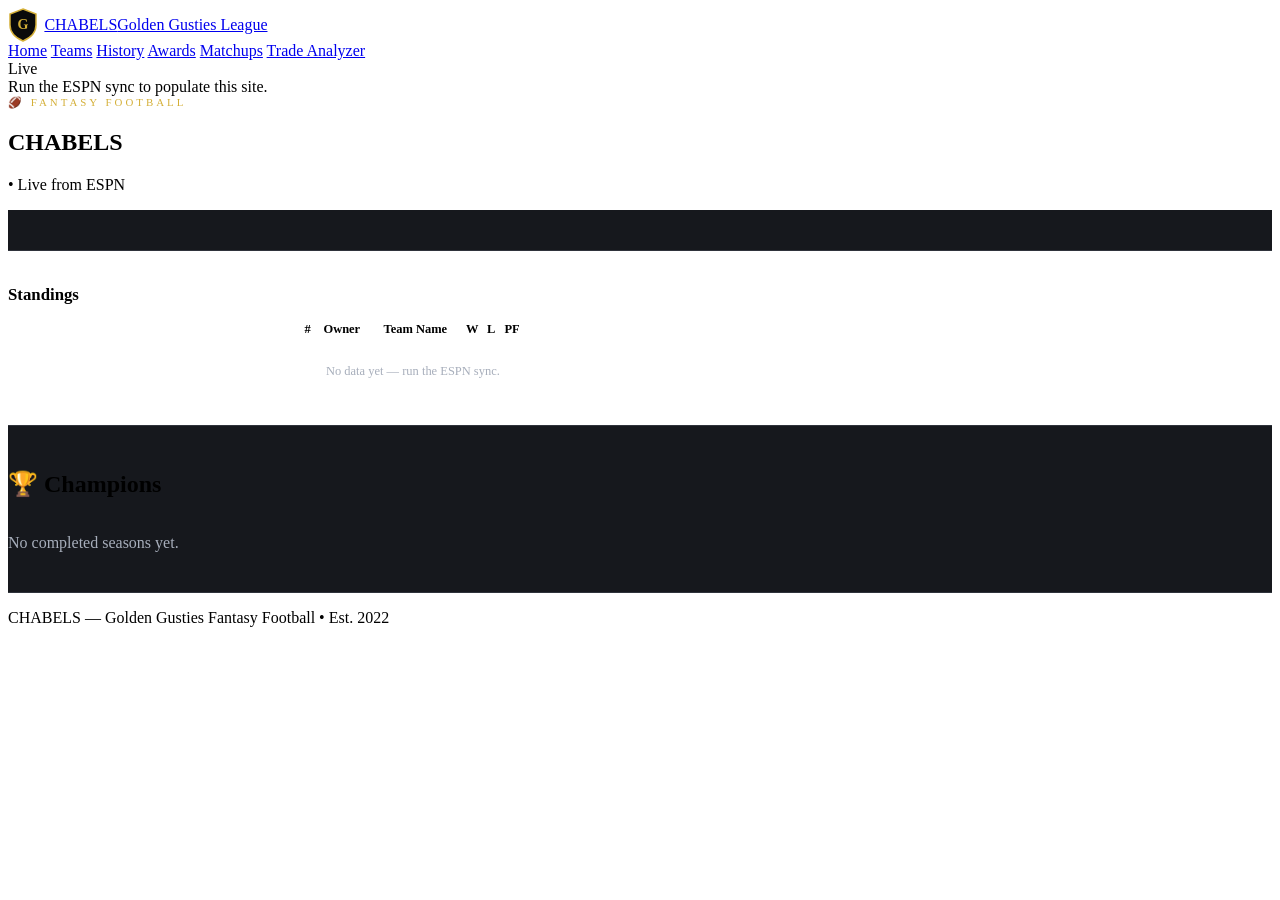
==== home.html @ 732a2ee8 "Add files via upload" ====
<!DOCTYPE html>
<html lang="en">
<head>
  <meta charset="UTF-8">
  <meta name="viewport" content="width=device-width, initial-scale=1.0">
  <title>Chabels — Fantasy Football</title>
  <link rel="stylesheet" href="css/style.css?v=1">
</head>
<body class="polish">

  <nav class="nav">
    <div class="nav-inner">
      <a href="home.html" class="nav-logo" style="display:flex;align-items:center;"><svg width="30" height="34" viewBox="0 0 60 68" style="vertical-align:middle;margin-right:0.4rem;flex-shrink:0;" aria-hidden="true">
        <path d="M30 2 L56 12 V34 C56 50 44 60 30 66 C16 60 4 50 4 34 V12 Z" fill="#0a0a0a" stroke="#D4AF37" stroke-width="3"/>
        <text x="30" y="42" font-family="Georgia, serif" font-size="28" font-weight="700" fill="#D4AF37" text-anchor="middle">G</text>
      </svg><span>CHABELS<span class="sub">Golden Gusties League</span></span></a>
      <div class="nav-toggle"><span></span><span></span><span></span></div>
      <div class="nav-links">
        <a href="home.html" class="active">Home</a>
        <a href="teams.html">Teams</a>
        <a href="history.html">History</a>
        <a href="awards.html">Awards</a>
        <a href="matchups.html">Matchups</a>
        <a href="trade-analyzer.html">Trade Analyzer</a>
      </div>
    </div>
  </nav>

  <div class="ticker-wrap">
    <div class="ticker-label">Live</div>
    <div class="ticker-track">
      <div class="ticker-inner" id="ticker-inner">
        <span>Loading league data…</span>
      </div>
    </div>
  </div>

  <section class="hero">
    <div style="font-size:0.68rem;color:#D4AF37;letter-spacing:3px;text-transform:uppercase;margin-bottom:0.5rem;">🏈 Fantasy Football</div>
    <h1><span class="gold">CHABELS</span></h1>
    <p class="hero-subtitle" id="hero-subtitle" style="margin-top:0.3rem;">&nbsp;</p>
  </section>

  <div style="background:#16181d;border-bottom:1px solid #2f333b;">
    <div class="section" style="padding-top:1.25rem;padding-bottom:1.25rem;">
      <div class="hero-cards" id="hero-cards"></div>
    </div>
  </div>

  <section class="section" style="padding-top:1.25rem;padding-bottom:1.25rem;">
    <h2 class="section-title" style="font-size:1.05rem;" id="standings-title">Standings</h2>
    <div class="gold-line"></div>
    <div class="table-scroll" style="overflow-x:auto;max-width:680px;margin:0 auto;">
      <table class="data-table standings-compact" style="font-size:0.78rem;">
        <thead>
          <tr><th>#</th><th>Owner</th><th>Team Name</th><th>W</th><th>L</th><th>PF</th></tr>
        </thead>
        <tbody id="standings-body">
          <tr><td colspan="6" style="text-align:center;color:#a7aebb;padding:1.5rem;">No data yet — run the ESPN sync.</td></tr>
        </tbody>
      </table>
    </div>
  </section>

  <div style="background:#16181d;border-top:1px solid #2f333b;border-bottom:1px solid #2f333b;">
    <section class="section" style="padding-top:1.5rem;padding-bottom:1.5rem;">
      <h2 class="section-title">🏆 Champions</h2>
      <div class="gold-line"></div>
      <div id="champions-grid" style="display:grid;grid-template-columns:repeat(auto-fill,minmax(210px,1fr));gap:0.85rem;">
        <p style="color:#a7aebb;">No completed seasons yet.</p>
      </div>
    </section>
  </div>

  <footer class="footer">
    <p><span class="gold">CHABELS</span> &mdash; Golden Gusties Fantasy Football &bull; Est. 2022</p>
  </footer>

  <script src="js/site-data.js"></script>
  <script src="js/gate.js"></script>
  <script>
    document.querySelector('.nav-toggle')?.addEventListener('click', () => {
      document.querySelector('.nav-links').classList.toggle('open');
    });

    (function render() {
      var d = window.SITE_DATA || {};
      var s = d.standings || [];

      document.getElementById('hero-subtitle').textContent =
        (s.length ? s.length + ' teams' : '') +
        (d.seasons_covered && d.seasons_covered.length ? ' \u2022 ' + d.seasons_covered.length + ' seasons' : '') +
        ' \u2022 Live from ESPN';

      // Ticker
      var ticker = [];
      if (d.reigning_champion) {
        var c = d.reigning_champion;
        ticker.push('🏆 ' + c.season + ' Champion: ' + c.owner + ' — "' + c.team + '" ' + c.record + ', ' + c.pf + ' PF');
      }
      if (d.records && d.records.best_week) {
        var b = d.records.best_week;
        ticker.push('🔥 All-time single-week record: ' + b.owner + ' ' + b.points + ' pts — Week ' + b.week + ', ' + b.season);
      }
      if (d.reigning_last_place) {
        var lp = d.reigning_last_place;
        ticker.push('📉 ' + lp.season + ' last place: ' + lp.owner + ' (' + lp.record + ')');
      }
      if (d.records && d.records.most_career_wins) {
        var mw = d.records.most_career_wins;
        ticker.push('👑 Career wins leader: ' + mw.owner + ' ' + mw.w + '-' + mw.l);
      }
      if (d.generated_at) {
        ticker.push('🔄 Last synced: ' + new Date(d.generated_at).toLocaleString());
      }
      document.getElementById('ticker-inner').innerHTML =
        (ticker.length ? ticker : ['Run the ESPN sync to populate this site.']).map(function (t) {
          return '<span>' + t + '</span>';
        }).join('');

      // Champion / last-place cards
      var cardsHtml = '';
      if (d.reigning_champion) {
        var c = d.reigning_champion;
        cardsHtml += '<div class="lift hero-card" style="background:#1e2128;border:1px solid #2f333b;border-left:5px solid #3c414c;border-radius:6px;padding:1.4rem 1.5rem;box-shadow:0 2px 10px rgba(0,0,0,0.10);display:flex;align-items:center;gap:1.1rem;">' +
          '<div class="hero-card-emoji" style="font-size:3.4rem;line-height:1;flex-shrink:0;">🏆</div><div>' +
          '<div style="font-size:0.62rem;color:#D4AF37;letter-spacing:2px;text-transform:uppercase;font-weight:800;margin-bottom:0.5rem;">Reigning Champion</div>' +
          '<div style="font-size:1.35rem;font-weight:900;color:#f5f7fa;margin-bottom:0.15rem;">' + c.owner + '</div>' +
          '<div style="color:#f5f7fa;font-size:0.85rem;font-style:italic;font-weight:600;margin-bottom:0.2rem;">"' + c.team + '"</div>' +
          '<div style="color:#a7aebb;font-size:0.8rem;">' + c.record + ' \u2022 ' + c.pf + ' PF \u2022 ' + c.season + ' Season Champion</div>' +
          '</div></div>';
      }
      if (d.reigning_last_place) {
        var lp = d.reigning_last_place;
        cardsHtml += '<div class="lift hero-card" style="background:#1e2128;border:1px solid #2f333b;border-left:5px solid #ff6b70;border-radius:6px;padding:1.4rem 1.5rem;box-shadow:0 2px 10px rgba(0,0,0,0.10);display:flex;align-items:center;gap:1.1rem;">' +
          '<div class="hero-card-emoji" style="font-size:3.4rem;line-height:1;flex-shrink:0;">🥄</div><div>' +
          '<div style="font-size:0.62rem;color:#ff6b70;letter-spacing:2px;text-transform:uppercase;font-weight:800;margin-bottom:0.5rem;">Last Place</div>' +
          '<div style="font-size:1.35rem;font-weight:900;color:#f5f7fa;margin-bottom:0.15rem;">' + lp.owner + '</div>' +
          '<div style="color:#ff6b70;font-size:0.85rem;font-style:italic;font-weight:600;margin-bottom:0.2rem;">"' + lp.team + '"</div>' +
          '<div style="color:#a7aebb;font-size:0.8rem;">' + lp.record + ' \u2022 ' + lp.pf + ' PF \u2022 ' + lp.season + ' Season</div>' +
          '</div></div>';
      }
      if (cardsHtml) document.getElementById('hero-cards').innerHTML = cardsHtml;

      // Standings
      document.getElementById('standings-title').textContent = (d.current_season || '') + ' Standings';
      if (s.length) {
        document.getElementById('standings-body').innerHTML = s.map(function (t, i) {
          var rank = i + 1;
          var rowStyle = rank === 1 ? ' style="background:#2b2410;"' : (rank === s.length ? ' style="background:#2a1b1c;"' : '');
          var numStyle = rank === s.length ? ' style="color:#ff6b70;"' : '';
          return '<tr' + rowStyle + '><td><span class="rank-num"' + numStyle + '>' + rank + '</span></td>' +
            '<td style="font-weight:700;color:#f5f7fa;">' + t.owner + '</td>' +
            '<td style="color:#a7aebb;">' + t.name + '</td>' +
            '<td style="font-weight:700;">' + t.record.split('-')[0] + '</td>' +
            '<td>' + (t.record.split('-')[1] || 0) + '</td>' +
            '<td style="font-weight:700;">' + t.pf + '</td></tr>';
        }).join('');
      }

      // Champions grid
      var champs = (d.champions_timeline || []).slice().reverse();
      if (champs.length) {
        document.getElementById('champions-grid').innerHTML = champs.map(function (c) {
          return '<div class="lift" style="background:#1e2128;border:1px solid #2f333b;border-top:3px solid #3c414c;border-radius:4px;padding:1.1rem;text-align:center;box-shadow:0 1px 4px rgba(0,0,0,0.08);">' +
            '<div style="font-size:0.58rem;color:#a7aebb;letter-spacing:2px;text-transform:uppercase;margin-bottom:0.4rem;">' + c.season + ' Champion</div>' +
            '<div style="font-size:1.75rem;margin-bottom:0.4rem;">🏆</div>' +
            '<div style="font-size:1rem;font-weight:900;color:#f5f7fa;">' + c.owner + '</div>' +
            '<div style="color:#a7aebb;font-size:0.75rem;margin-top:0.2rem;">' + c.team + '</div>' +
            '<div style="color:#D4AF37;font-size:0.75rem;font-weight:700;margin-top:0.15rem;">' + c.record + ' \u2022 ' + c.pf + ' PF</div></div>';
        }).join('');
      }
    })();
  </script>
  <script src="js/polish.js"></script>
</body>
</html>
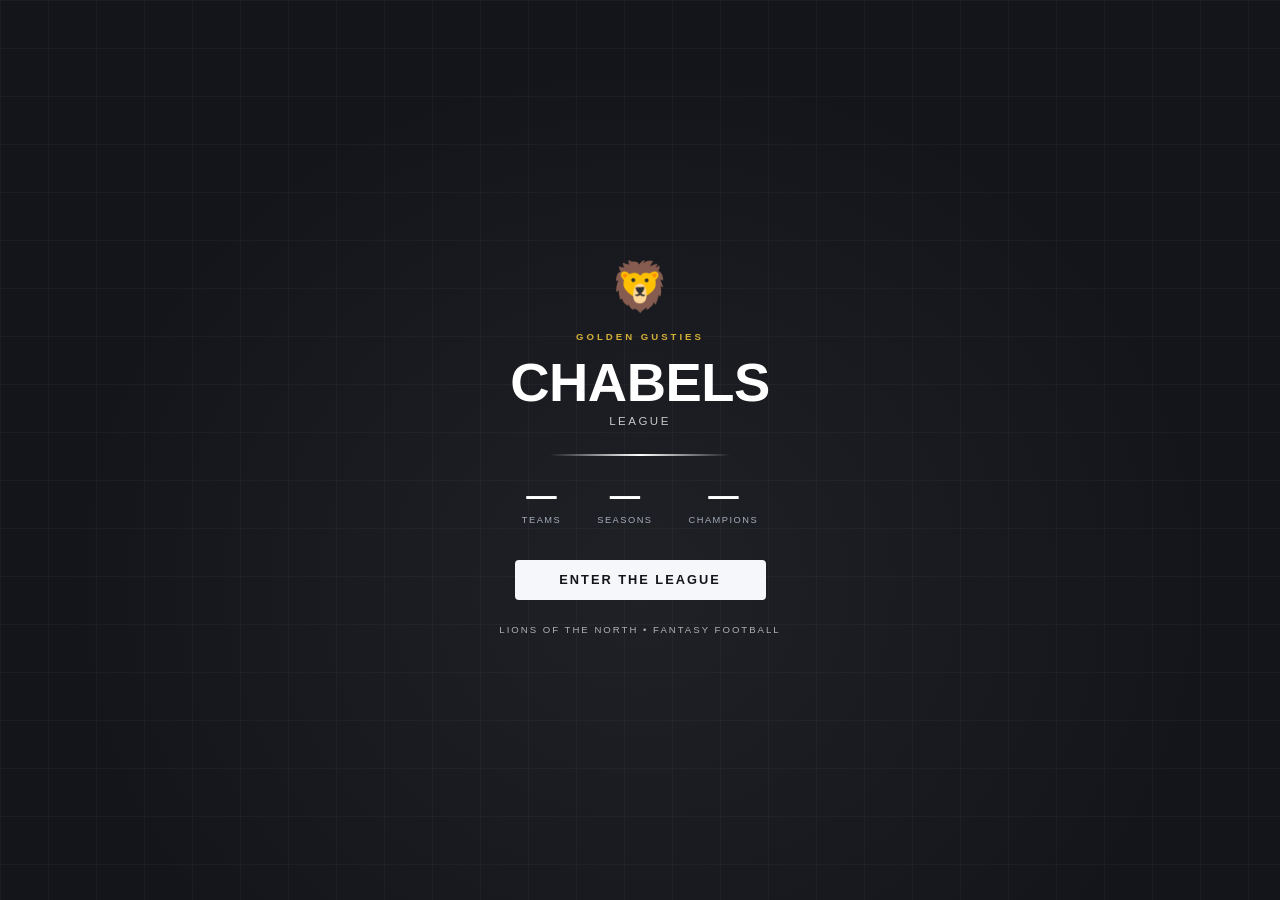
==== commit 6fcd5dfa: "Update home.html" ====
--- a/home.html
+++ b/home.html
@@ -58,6 +58,17 @@
         <tbody id="standings-body">
           <tr><td colspan="6" style="text-align:center;color:#a7aebb;padding:1.5rem;">No data yet — run the ESPN sync.</td></tr>
         </tbody>
+      </table>
+    </div>
+  </section>
+
+  <section class="section" id="waiver-section" style="padding-top:0.5rem;padding-bottom:1.25rem;display:none;">
+    <h2 class="section-title" style="font-size:1.05rem;">📋 Waiver Order</h2>
+    <div class="gold-line"></div>
+    <div class="table-scroll" style="overflow-x:auto;max-width:420px;margin:0 auto;">
+      <table class="data-table standings-compact" style="font-size:0.78rem;">
+        <thead><tr><th>#</th><th>Owner</th><th>Team Name</th></tr></thead>
+        <tbody id="waiver-body"></tbody>
       </table>
     </div>
   </section>
@@ -158,6 +169,17 @@
         }).join('');
       }
 
+      // Waiver order
+      var waivers = d.waiver_order || [];
+      if (waivers.length) {
+        document.getElementById('waiver-section').style.display = 'block';
+        document.getElementById('waiver-body').innerHTML = waivers.map(function (w, i) {
+          return '<tr><td><span class="rank-num">' + (i + 1) + '</span></td>' +
+            '<td style="font-weight:700;color:#f5f7fa;">' + w.owner + '</td>' +
+            '<td style="color:#a7aebb;">' + w.team + '</td></tr>';
+        }).join('');
+      }
+
       // Champions grid
       var champs = (d.champions_timeline || []).slice().reverse();
       if (champs.length) {
--- a/css/style.css
+++ b/css/style.css
@@ -0,0 +1,904 @@
+/* ============================================
+   CHABELS — Slate + Green
+   Lifted dark greys · single green accent · high-contrast text
+   ============================================ */
+
+@import url('https://fonts.googleapis.com/css2?family=Archivo:wght@500;600;700;800;900&family=Inter:wght@400;500;600;700&display=swap');
+
+/* ---------- Variables ---------- */
+:root {
+  /* Core surfaces — dark, but lifted well off black */
+  --bg:             #13151a;
+  --bg-alt:         #16181d;
+  --bg-subtle:      #191c22;
+  --surface:        #1e2128;
+  --surface-2:      #262a32;
+  --surface-3:      #2f333c;
+  --nav-bg:         rgba(19, 21, 26, 0.82);
+  --nav-bg-solid:   #15171c;
+
+  /* Accent — one green, used sparingly (also the "win" color) */
+  --accent:         #D4AF37;
+  --accent-bright:  #E8C86B;
+  --accent-dim:     #B8952E;
+  --accent-fill:    #D4AF37;
+  --accent-on:      #221b05;   /* text on a green fill */
+  --accent-hover:   rgba(212, 175, 55, 0.10);
+  --accent-glow:    0 0 22px rgba(212, 175, 55, 0.28);
+  --accent-tint:    rgba(212, 175, 55, 0.12);
+
+  /* Legacy accent aliases (old inline HTML resolves these) */
+  --blue:           #D4AF37;
+  --blue-bright:    #E8C86B;
+  --blue-dark:      #B8952E;
+  --blue-deep:      #B8952E;
+  --blue-light:     #172a20;
+  --blue-hover:     rgba(212, 175, 55, 0.10);
+  --blue-glow:      0 0 22px rgba(212, 175, 55, 0.28);
+
+  /* Trophy / highlight — folded to the accent in this scheme */
+  --amber:          #D4AF37;
+  --amber-bright:   #E8C86B;
+  --amber-bg:       #241f0d;
+
+  /* Text — all pass AA on --surface or darker */
+  --text:           #f5f7fa;
+  --text-muted:     #a7aebb;
+  --text-light:     #8b93a1;
+  --text-body:      #d2d7df;
+
+  /* Status */
+  --red:            #ff6b70;
+  --green:          #D4AF37;
+  --red-bg:         rgba(255, 107, 112, 0.14);
+  --green-bg:       rgba(212, 175, 55, 0.14);
+
+  /* Borders / hairlines */
+  --border:         #2f333b;
+  --border-strong:  #3c414c;
+
+  /* Shadows */
+  --shadow:         0 1px 3px rgba(0, 0, 0, 0.4);
+  --shadow-md:      0 6px 20px rgba(0, 0, 0, 0.42);
+  --shadow-lg:      0 16px 44px rgba(0, 0, 0, 0.5);
+
+  /* Misc */
+  --radius:         8px;
+  --radius-sm:      5px;
+  --transition:     all 0.18s ease;
+
+  --font-display:   'Archivo', -apple-system, BlinkMacSystemFont, 'Segoe UI', Roboto, sans-serif;
+  --font-body:      'Inter', -apple-system, BlinkMacSystemFont, 'Segoe UI', Roboto, sans-serif;
+
+  /* ---- Backward-compat aliases (old inline HTML + teams-data.js) ---- */
+  --cream:          #f5f7fa;
+  --cream-soft:     #d2d7df;
+  --gold:           #D4AF37;
+  --gold-bright:    #E8C86B;
+  --white:          #f5f7fa;
+  --gray:           #a7aebb;
+  --gray-text:      #a7aebb;
+  --gray-light:     #2f333b;
+  --gray-mid:       #3c414c;
+  --muted:          #a7aebb;
+
+  --navy-dark:      #13151a;
+  --navy:           #1e2128;
+  --navy-mid:       #262a32;
+  --navy-light:     #2f333c;
+  --slate:          #2f333b;
+  --amber-muted:    rgba(212, 175, 55, 0.10);
+  --amber-glow:     rgba(212, 175, 55, 0.24);
+  --purple-dark:    #13151a;
+  --black:          #15171c;
+  --black-soft:     #191c22;
+  --dark:           #16181d;
+  --dark-mid:       #191c22;
+  --dark-light:     #1f2229;
+}
+
+/* ---------- Reset ---------- */
+*, *::before, *::after { box-sizing: border-box; margin: 0; padding: 0; }
+html { scroll-behavior: smooth; }
+
+body {
+  font-family: var(--font-body);
+  background: var(--bg);
+  color: var(--text);
+  line-height: 1.55;
+  -webkit-font-smoothing: antialiased;
+  padding-top: 54px;
+  overflow-x: hidden;
+}
+
+/* Faint green wash at the top — barely there */
+body::before {
+  content: '';
+  position: fixed;
+  inset: 0;
+  z-index: -1;
+  background: radial-gradient(900px circle at 50% -12%, rgba(212, 175, 55, 0.06), transparent 60%);
+  pointer-events: none;
+}
+
+a { text-decoration: none; color: inherit; }
+ul { list-style: none; }
+img { max-width: 100%; display: block; }
+
+::selection { background: rgba(212, 175, 55, 0.28); color: #fff; }
+
+h1, h2, h3 {
+  font-family: var(--font-display);
+  font-weight: 800;
+  letter-spacing: -0.01em;
+  color: var(--text);
+}
+
+.data-table, .rank-num, .countup, .hero, .page-header,
+.timeline-year, .divcomp-stat-val, .pill-luck, table {
+  font-variant-numeric: tabular-nums;
+  font-feature-settings: "tnum" 1;
+}
+
+/* ---------- Navigation ---------- */
+.nav {
+  position: fixed;
+  top: 0; left: 0; right: 0;
+  z-index: 1000;
+  background: var(--nav-bg);
+  -webkit-backdrop-filter: saturate(140%) blur(14px);
+  backdrop-filter: saturate(140%) blur(14px);
+  border-bottom: 1px solid var(--border);
+}
+
+.nav-inner {
+  max-width: 1280px;
+  margin: 0 auto;
+  display: flex;
+  align-items: center;
+  justify-content: space-between;
+  height: 54px;
+  padding: 0 1.25rem;
+}
+
+.nav-logo {
+  font-family: var(--font-display);
+  font-size: 1rem;
+  font-weight: 900;
+  color: #ffffff;
+  letter-spacing: 0.04em;
+  text-transform: uppercase;
+  white-space: nowrap;
+}
+
+.nav-logo .sub {
+  font-size: 0.54rem;
+  display: block;
+  color: var(--text-light);
+  letter-spacing: 0.14em;
+  font-weight: 500;
+  text-transform: uppercase;
+  margin-top: 1px;
+}
+
+.nav-links { display: flex; gap: 0; align-items: stretch; height: 54px; }
+
+.nav-links a {
+  color: var(--text-muted);
+  font-family: var(--font-display);
+  font-size: 0.72rem;
+  font-weight: 700;
+  letter-spacing: 0.06em;
+  text-transform: uppercase;
+  transition: var(--transition);
+  padding: 0 0.95rem;
+  display: flex;
+  align-items: center;
+  border-bottom: 2px solid transparent;
+  white-space: nowrap;
+}
+
+.nav-links a::after { display: none; }
+.nav-links a:hover { color: #ffffff; background: var(--accent-hover); }
+
+.nav-links a.active {
+  color: #ffffff;
+  border-bottom-color: var(--accent);
+  box-shadow: inset 0 -16px 20px -16px var(--accent-glow);
+}
+
+.nav-toggle {
+  display: none;
+  flex-direction: column;
+  gap: 5px;
+  cursor: pointer;
+  padding: 4px;
+}
+
+.nav-toggle span {
+  width: 24px; height: 2px;
+  background: var(--text);
+  transition: var(--transition);
+  display: block;
+}
+
+/* ---------- Ticker Bar (LEAGUE WIRE) ---------- */
+.ticker-wrap {
+  background: var(--surface);
+  border-bottom: 1px solid var(--border);
+  height: 32px;
+  overflow: hidden;
+  display: flex;
+  align-items: center;
+}
+
+.ticker-label {
+  background: var(--accent-fill);
+  color: var(--accent-on);
+  font-family: var(--font-display);
+  font-size: 0.58rem;
+  font-weight: 900;
+  text-transform: uppercase;
+  letter-spacing: 0.12em;
+  padding: 0 0.8rem;
+  height: 32px;
+  display: flex;
+  align-items: center;
+  flex-shrink: 0;
+  z-index: 2;
+}
+
+.ticker-track { overflow: hidden; flex: 1; height: 32px; display: flex; align-items: center; }
+
+.ticker-inner {
+  display: flex;
+  align-items: center;
+  white-space: nowrap;
+  animation: tickerScroll 42s linear infinite;
+}
+
+.ticker-inner span {
+  color: var(--text-body);
+  font-size: 0.72rem;
+  font-weight: 500;
+  padding: 0 2rem 0 0;
+  letter-spacing: 0.01em;
+}
+
+@keyframes tickerScroll {
+  0%   { transform: translateX(100vw); }
+  100% { transform: translateX(-100%); }
+}
+
+/* ---------- Dropdown Menu (retained, unused) ---------- */
+.nav-dropdown { position: relative; display: flex; align-items: center; }
+
+.nav-dropdown-toggle {
+  color: var(--text-muted);
+  font-size: 0.72rem;
+  font-weight: 700;
+  letter-spacing: 0.06em;
+  text-transform: uppercase;
+  cursor: pointer;
+  padding: 0 0.95rem;
+  height: 54px;
+  display: flex;
+  align-items: center;
+  transition: var(--transition);
+  user-select: none;
+  white-space: nowrap;
+  border-bottom: 2px solid transparent;
+}
+
+.nav-dropdown:hover .nav-dropdown-toggle,
+.nav-dropdown.open .nav-dropdown-toggle,
+.nav-dropdown-toggle.active { color: #ffffff; background: var(--accent-hover); }
+
+.nav-dropdown-toggle::after { display: none; }
+
+.nav-dropdown-menu {
+  display: none;
+  position: absolute;
+  top: 54px; right: 0;
+  background: var(--surface-2);
+  border: 1px solid var(--border-strong);
+  border-top: none;
+  border-radius: 0 0 var(--radius-sm) var(--radius-sm);
+  padding: 0.25rem 0;
+  min-width: 190px;
+  box-shadow: var(--shadow-md);
+  z-index: 1001;
+}
+
+.nav-dropdown:hover .nav-dropdown-menu,
+.nav-dropdown.open .nav-dropdown-menu { display: block; animation: dropdownFade 0.1s ease; }
+
+@keyframes dropdownFade {
+  from { opacity: 0; transform: translateY(-4px); }
+  to   { opacity: 1; transform: translateY(0); }
+}
+
+.nav-dropdown-menu a {
+  display: flex;
+  align-items: center;
+  height: 38px;
+  padding: 0 1rem;
+  color: var(--text-muted);
+  font-size: 0.72rem;
+  font-weight: 600;
+  letter-spacing: 0.04em;
+  text-transform: uppercase;
+  transition: var(--transition);
+  white-space: nowrap;
+}
+
+.nav-dropdown-menu a:hover,
+.nav-dropdown-menu a.active { color: #ffffff; background: var(--accent-hover); }
+
+.nav-dropdown-menu a::after { display: none; }
+
+/* ---------- Hero ---------- */
+.hero {
+  min-height: 190px;
+  display: flex;
+  flex-direction: column;
+  align-items: center;
+  justify-content: center;
+  text-align: center;
+  background:
+    radial-gradient(620px circle at 50% 135%, rgba(212, 175, 55, 0.14), transparent 70%),
+    linear-gradient(180deg, var(--bg) 0%, var(--bg-alt) 100%);
+  padding: 2.75rem 1.5rem 2.4rem;
+  border-bottom: 1px solid var(--border);
+  position: relative;
+  overflow: hidden;
+}
+
+.hero h1 {
+  font-family: var(--font-display);
+  font-size: clamp(2rem, 5.5vw, 3.4rem);
+  font-weight: 900;
+  letter-spacing: -0.02em;
+  margin-bottom: 0.3rem;
+  position: relative;
+  color: #ffffff;
+  text-transform: uppercase;
+}
+
+.hero h1 .gold { color: var(--accent); text-shadow: var(--accent-glow); }
+
+.hero-motto {
+  color: var(--accent);
+  font-family: var(--font-display);
+  font-size: 0.66rem;
+  font-weight: 700;
+  letter-spacing: 0.28em;
+  text-transform: uppercase;
+  margin-bottom: 0.45rem;
+  position: relative;
+}
+
+.hero-subtitle {
+  color: var(--text-muted);
+  font-size: 0.9rem;
+  font-weight: 400;
+  max-width: 600px;
+  position: relative;
+}
+
+/* ---------- Page Header ---------- */
+.page-header {
+  background:
+    radial-gradient(560px circle at 50% 145%, rgba(212, 175, 55, 0.11), transparent 68%),
+    linear-gradient(180deg, var(--bg) 0%, var(--bg-alt) 100%);
+  padding: 2.75rem 1.5rem 2.2rem;
+  text-align: center;
+  border-bottom: 1px solid var(--border);
+  position: relative;
+  overflow: hidden;
+}
+
+.page-header h1 {
+  font-family: var(--font-display);
+  font-size: clamp(1.6rem, 4vw, 2.4rem);
+  font-weight: 900;
+  letter-spacing: -0.015em;
+  margin-bottom: 0.3rem;
+  position: relative;
+  color: #ffffff;
+  text-transform: uppercase;
+}
+
+.page-header h1 .gold { color: var(--accent); text-shadow: var(--accent-glow); }
+
+.page-header p {
+  color: var(--text-muted);
+  font-size: 0.85rem;
+  position: relative;
+}
+
+/* ---------- Section ---------- */
+.section { max-width: 1200px; margin: 0 auto; padding: 2rem 1.25rem; }
+
+.section-title {
+  font-family: var(--font-display);
+  font-size: 1.1rem;
+  font-weight: 800;
+  color: var(--text);
+  margin-bottom: 0.15rem;
+  text-transform: uppercase;
+  letter-spacing: 0.03em;
+}
+
+.section-sub {
+  color: var(--text-muted);
+  font-size: 0.85rem;
+  margin-bottom: 0.9rem;
+  line-height: 1.55;
+}
+
+.gold-line {
+  width: 42px; height: 3px;
+  background: var(--accent);
+  margin-bottom: 0.9rem;
+  border-radius: 2px;
+  box-shadow: var(--accent-glow);
+}
+
+/* ---------- Tables ---------- */
+.data-table {
+  width: 100%;
+  border-collapse: collapse;
+  background: var(--surface);
+  border-radius: var(--radius);
+  overflow: hidden;
+  box-shadow: var(--shadow-md);
+  border: 1px solid var(--border);
+}
+
+.data-table thead { background: var(--nav-bg-solid); }
+
+.standings-compact th { padding: 0.45rem 0.7rem; font-size: 0.6rem; }
+.standings-compact td { padding: 0.36rem 0.7rem; font-size: 0.8rem; }
+
+.data-table th {
+  padding: 0.7rem 0.9rem;
+  text-align: left;
+  font-family: var(--font-display);
+  font-size: 0.64rem;
+  text-transform: uppercase;
+  letter-spacing: 0.09em;
+  color: var(--text-muted);
+  font-weight: 700;
+  border-bottom: 1px solid var(--border);
+}
+
+.data-table td {
+  padding: 0.62rem 0.9rem;
+  font-size: 0.875rem;
+  border-bottom: 1px solid var(--border);
+  color: var(--text-body);
+}
+
+.data-table tfoot td {
+  background: var(--surface-2);
+  border-top: 1px solid var(--border-strong);
+  font-weight: 700;
+  border-bottom: none;
+  color: var(--text);
+  font-size: 0.83rem;
+}
+
+.data-table tbody tr:last-child td { border-bottom: none; }
+.data-table tbody tr { transition: background 0.12s ease; }
+.data-table tbody tr:hover { background: var(--accent-hover); }
+.data-table tbody tr:nth-child(even) { background: rgba(255, 255, 255, 0.022); }
+.data-table tbody tr:nth-child(even):hover { background: var(--accent-hover); }
+
+.rank-num { color: var(--accent); font-weight: 800; font-size: 0.9rem; }
+
+/* ---------- Cards ---------- */
+.card-grid {
+  display: grid;
+  grid-template-columns: repeat(auto-fill, minmax(300px, 1fr));
+  gap: 0.9rem;
+}
+
+.card {
+  background: var(--surface);
+  border: 1px solid var(--border);
+  border-radius: var(--radius);
+  padding: 1.15rem 1.3rem;
+  transition: var(--transition);
+  box-shadow: var(--shadow);
+}
+
+.card:hover { box-shadow: var(--shadow-md); border-color: var(--accent); }
+
+.card h3 {
+  font-size: 0.9rem;
+  font-weight: 800;
+  text-transform: uppercase;
+  letter-spacing: 0.02em;
+  color: var(--text);
+}
+
+/* ---------- Info Block ---------- */
+.info-block {
+  background: var(--surface);
+  border-radius: var(--radius);
+  padding: 1rem 1.3rem;
+  border: 1px solid var(--border);
+  border-left: 2px solid var(--accent);
+  margin-bottom: 0.7rem;
+  box-shadow: var(--shadow);
+}
+
+.info-block h3 {
+  color: var(--accent);
+  font-size: 0.8rem;
+  font-weight: 800;
+  margin-bottom: 0.3rem;
+  text-transform: uppercase;
+  letter-spacing: 0.03em;
+}
+
+.info-block p { color: var(--text-body); font-size: 0.88rem; line-height: 1.65; }
+
+/* ---------- Timeline ---------- */
+.timeline { position: relative; padding-left: 2.25rem; margin-top: 1.25rem; }
+
+.timeline::before {
+  content: '';
+  position: absolute;
+  left: 9px; top: 4px; bottom: 0;
+  width: 2px;
+  background: linear-gradient(180deg, var(--accent) 0%, var(--border) 100%);
+}
+
+.timeline-item { position: relative; margin-bottom: 2.5rem; }
+
+.timeline-dot {
+  position: absolute;
+  left: -2.25rem; top: 0.3rem;
+  width: 16px; height: 16px;
+  background: var(--accent);
+  border: 3px solid var(--bg);
+  border-radius: 50%;
+  box-shadow: 0 0 0 1px var(--border-strong), var(--accent-glow);
+  z-index: 1;
+}
+
+.timeline-year {
+  font-family: var(--font-display);
+  font-size: 1.15rem;
+  font-weight: 900;
+  color: var(--text);
+  margin-bottom: 0.35rem;
+  text-transform: uppercase;
+  letter-spacing: 0.02em;
+}
+
+.timeline-text {
+  color: var(--text-muted);
+  line-height: 1.65;
+  font-size: 0.875rem;
+  margin-bottom: 0.75rem;
+}
+
+.timeline-text strong { color: var(--text); font-weight: 700; }
+
+/* ---------- Tab Switcher ---------- */
+.tab-switcher {
+  display: flex;
+  gap: 0;
+  flex-wrap: wrap;
+  border-bottom: 1px solid var(--border);
+  margin-bottom: 0;
+}
+
+.tab-btn {
+  padding: 0.65rem 1.1rem;
+  border: none;
+  border-bottom: 2px solid transparent;
+  background: transparent;
+  color: var(--text-muted);
+  border-radius: 0;
+  cursor: pointer;
+  font-family: var(--font-display);
+  font-size: 0.72rem;
+  font-weight: 700;
+  letter-spacing: 0.05em;
+  text-transform: uppercase;
+  transition: all 0.15s ease;
+  margin-bottom: -1px;
+}
+
+.tab-btn:hover { color: var(--text); }
+.tab-btn.active { color: var(--accent); border-bottom-color: var(--accent); }
+
+.analytics-section { display: none; }
+.analytics-section.active { display: block; }
+
+/* ---------- Footer ---------- */
+.footer {
+  background: var(--nav-bg-solid);
+  text-align: center;
+  padding: 1.5rem 1.25rem;
+  color: var(--text-muted);
+  font-size: 0.75rem;
+  border-top: 1px solid var(--border);
+}
+
+.footer .gold { color: var(--accent); }
+
+/* ---------- Luck Colors ---------- */
+.luck-positive { color: var(--green); font-weight: 700; }
+.luck-negative { color: var(--red); font-weight: 700; }
+.luck-neutral  { color: var(--text-muted); font-weight: 700; }
+
+/* ---------- Award Card ---------- */
+.award-card {
+  background: var(--surface);
+  border: 1px solid var(--border);
+  border-top: 2px solid var(--border-strong);
+  border-radius: var(--radius);
+  padding: 1.4rem;
+  text-align: center;
+  transition: var(--transition);
+  box-shadow: var(--shadow);
+}
+
+.award-card:hover {
+  box-shadow: var(--shadow-md);
+  border-color: var(--border-strong);
+  border-top-color: var(--accent);
+  transform: translateY(-3px);
+}
+
+.award-card.featured { border-top: 2px solid var(--accent); background: linear-gradient(180deg, var(--accent-tint), var(--surface) 62%); }
+
+.award-icon { font-size: 2.25rem; margin-bottom: 0.5rem; }
+
+.award-title {
+  color: var(--accent);
+  font-family: var(--font-display);
+  font-size: 0.62rem;
+  font-weight: 800;
+  letter-spacing: 0.11em;
+  text-transform: uppercase;
+  margin-bottom: 0.35rem;
+}
+
+.award-winner { color: var(--text); font-size: 1.1rem; font-weight: 800; margin-bottom: 0.3rem; }
+.award-detail { color: var(--text-muted); font-size: 0.8rem; line-height: 1.55; }
+
+/* ---------- Summary Card ---------- */
+.summary-card {
+  background: var(--surface);
+  border: 1px solid var(--border);
+  border-left: 2px solid var(--accent);
+  border-radius: var(--radius);
+  padding: 1.15rem 1.3rem;
+  transition: var(--transition);
+  box-shadow: var(--shadow);
+}
+
+.summary-card:hover { box-shadow: var(--shadow-md); border-color: var(--border-strong); }
+
+.summary-card h3 {
+  color: var(--text);
+  font-size: 0.82rem;
+  font-weight: 800;
+  margin-bottom: 0.3rem;
+  text-transform: uppercase;
+  letter-spacing: 0.02em;
+}
+
+.summary-card p { color: var(--text-muted); font-size: 0.85rem; line-height: 1.55; }
+
+/* ---------- Luck Pill ---------- */
+.pill-luck {
+  display: inline-block;
+  padding: 0.18rem 0.5rem;
+  border-radius: 4px;
+  font-size: 0.72rem;
+  font-weight: 800;
+}
+
+.pill-luck.pos { background: var(--green-bg); color: var(--green); }
+.pill-luck.neg { background: var(--red-bg); color: var(--red); }
+.pill-luck.neu { background: rgba(255, 255, 255, 0.06); color: var(--text-muted); }
+
+/* ---------- Analytics cell highlighting ---------- */
+.pf-high  { color: var(--green); font-weight: 700; }
+.pf-low   { color: var(--red); }
+.pf-mid   { color: var(--text-muted); }
+
+/* ---------- Teams-data.js injected content ---------- */
+#tp-h2h > div,
+#tp-seasons > div { border-bottom: 1px solid var(--border) !important; }
+
+#tp-h2h > div:last-child,
+#tp-seasons > div:last-child { border-bottom: none !important; }
+
+/* ---------- Responsive ---------- */
+@media (max-width: 768px) {
+  .nav-links {
+    display: none;
+    position: absolute;
+    top: 54px; left: 0; right: 0;
+    background: var(--nav-bg-solid);
+    flex-direction: column;
+    padding: 0.25rem 0;
+    height: auto;
+    gap: 0;
+    border-bottom: 1px solid var(--border);
+    box-shadow: var(--shadow-md);
+  }
+
+  .nav-links.open { display: flex; }
+  .nav-toggle { display: flex; }
+
+  .nav-links a {
+    height: 46px;
+    padding: 0 1.25rem;
+    border-bottom: none;
+    border-left: 2px solid transparent;
+    width: 100%;
+    justify-content: flex-start;
+  }
+
+  .nav-links a.active {
+    border-left-color: var(--accent);
+    border-bottom: none;
+    background: var(--accent-hover);
+    box-shadow: none;
+  }
+
+  .nav-dropdown { flex-direction: column; align-items: flex-start; width: 100%; }
+
+  .nav-dropdown-toggle {
+    height: 38px;
+    padding: 0 1.25rem;
+    opacity: 0.45;
+    pointer-events: none;
+    font-size: 0.66rem;
+    letter-spacing: 0.12em;
+    width: 100%;
+    border-bottom: none;
+  }
+
+  .nav-dropdown-menu {
+    display: block;
+    position: static;
+    background: transparent;
+    border: none;
+    border-left: 2px solid var(--accent);
+    border-radius: 0;
+    padding: 0.15rem 0 0.25rem 1.25rem;
+    box-shadow: none;
+    min-width: unset;
+    width: 100%;
+    animation: none;
+    margin-left: 1.25rem;
+  }
+
+  .nav-dropdown-menu a { height: 36px; padding: 0 0.5rem; font-size: 0.72rem; }
+
+  .card-grid { grid-template-columns: 1fr; }
+
+  .data-table th, .data-table td { padding: 0.5rem 0.6rem; font-size: 0.75rem; }
+
+  .tab-switcher { gap: 0; overflow-x: auto; flex-wrap: nowrap; }
+  .tab-btn { padding: 0.55rem 0.8rem; font-size: 0.68rem; white-space: nowrap; }
+
+  .ticker-wrap { display: none; }
+
+  .timeline { padding-left: 1.75rem; }
+  .timeline-dot { left: -1.75rem; }
+}
+
+/* ============================================
+   PHONE POLISH (<=480px)
+   ============================================ */
+.hero-cards { display: grid; grid-template-columns: 1fr 1fr; gap: 1rem; }
+
+@media (max-width: 480px) {
+  .hero-cards { grid-template-columns: 1fr; gap: 0.75rem; }
+  .hero-card { padding: 1.05rem 1.1rem !important; gap: 0.85rem !important; }
+  .hero-card-emoji { font-size: 2.6rem !important; }
+
+  .section { padding: 1.4rem 0.9rem; }
+  .hero, .page-header { padding: 2rem 1rem 1.6rem; }
+  .page-header h1 { font-size: clamp(1.6rem, 8vw, 2.2rem); }
+
+  .section-title { font-size: 1.15rem; }
+  .section-sub { font-size: 0.85rem; }
+
+  .card-grid { grid-template-columns: 1fr; gap: 0.85rem; }
+  .card, .summary-card, .award-card { padding: 1rem 1.1rem; }
+
+  .table-scroll, [style*="overflow-x:auto"] {
+    -webkit-overflow-scrolling: touch;
+    scrollbar-width: thin;
+    position: relative;
+  }
+  .table-scroll::after {
+    content: "";
+    position: sticky; right: 0; top: 0;
+    float: right;
+    width: 26px; height: 100%;
+    margin-left: -26px;
+    background: linear-gradient(90deg, rgba(19, 21, 26, 0), rgba(19, 21, 26, 0.9));
+    pointer-events: none;
+  }
+  .data-table th, .data-table td {
+    padding: 0.45rem 0.55rem;
+    font-size: 0.72rem;
+    white-space: nowrap;
+  }
+  .data-table.sticky-first th:first-child,
+  .data-table.sticky-first td:first-child {
+    position: sticky; left: 0; z-index: 2;
+    background: var(--surface);
+    box-shadow: 2px 0 6px rgba(0, 0, 0, 0.4);
+  }
+  .data-table.sticky-first thead th:first-child { z-index: 3; background: var(--nav-bg-solid); }
+
+  .nav-links a { height: 48px; font-size: 0.9rem; }
+  .tab-btn { padding: 0.6rem 0.95rem; font-size: 0.72rem; }
+  .btn, button, .enter-btn { min-height: 44px; }
+
+  input, select, textarea { font-size: 16px; }
+}
+
+/* ============================================================
+   SITE-WIDE POLISH PRIMITIVES  (opt-in via <body class="polish">)
+   ============================================================ */
+.polish .reveal { opacity: 0; transform: translateY(20px); transition: opacity .6s ease, transform .6s ease; }
+.polish .reveal.in { opacity: 1; transform: none; }
+.polish .reveal.d1 { transition-delay: .06s; }
+.polish .reveal.d2 { transition-delay: .12s; }
+.polish .reveal.d3 { transition-delay: .18s; }
+.polish .reveal.d4 { transition-delay: .24s; }
+
+.polish .section-title { position: relative; }
+.polish .gold-line { position: relative; overflow: hidden; }
+.polish .gold-line::after {
+  content: ""; position: absolute; inset: 0;
+  background: linear-gradient(90deg, var(--accent-bright), transparent);
+  transform: translateX(-100%); transition: transform .7s ease;
+}
+.polish .gold-line.in::after { transform: translateX(0); }
+
+.polish .card,
+.polish .summary-card,
+.polish .award-card,
+.polish .data-table {
+  transition: transform .18s ease, box-shadow .18s ease, border-color .18s ease;
+}
+.polish .card:hover,
+.polish .summary-card:hover,
+.polish .award-card:hover {
+  transform: translateY(-4px);
+  box-shadow: var(--shadow-lg);
+}
+
+.polish .lift { transition: transform .18s ease, box-shadow .18s ease; }
+.polish .lift:hover { transform: translateY(-4px); box-shadow: var(--shadow-lg); }
+
+.polish .data-table tbody tr { transition: background .15s ease; }
+.polish .data-table tbody tr:hover { background: var(--accent-hover); }
+
+.polish .countup[data-target] { font-variant-numeric: tabular-nums; }
+
+html { scroll-behavior: smooth; }
+
+@media (prefers-reduced-motion: reduce) {
+  html { scroll-behavior: auto; }
+  .ticker-inner { animation: none; }
+  .polish .reveal { opacity: 1 !important; transform: none !important; transition: none !important; }
+  .polish .gold-line::after { transform: translateX(0) !important; transition: none !important; }
+  .polish .card, .polish .summary-card, .polish .award-card, .polish .lift, .polish .data-table tbody tr { transition: none !important; }
+}
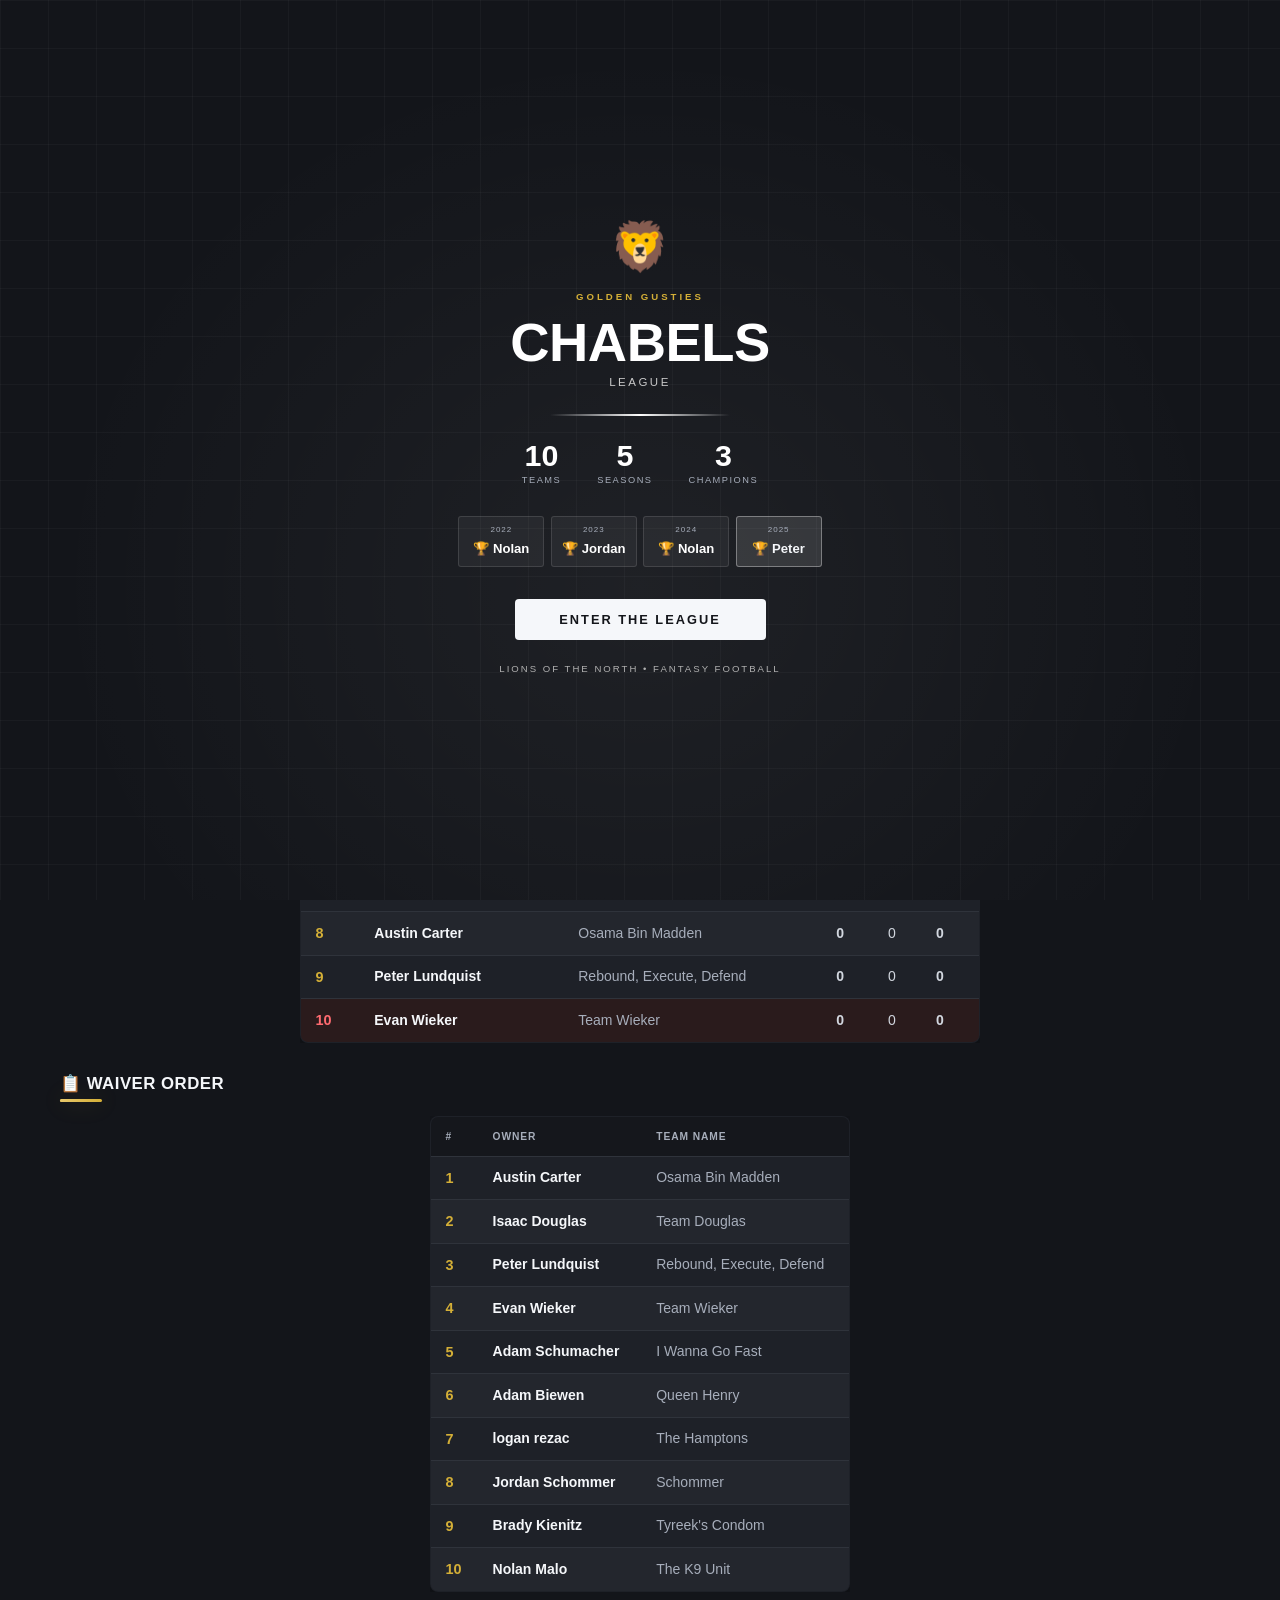
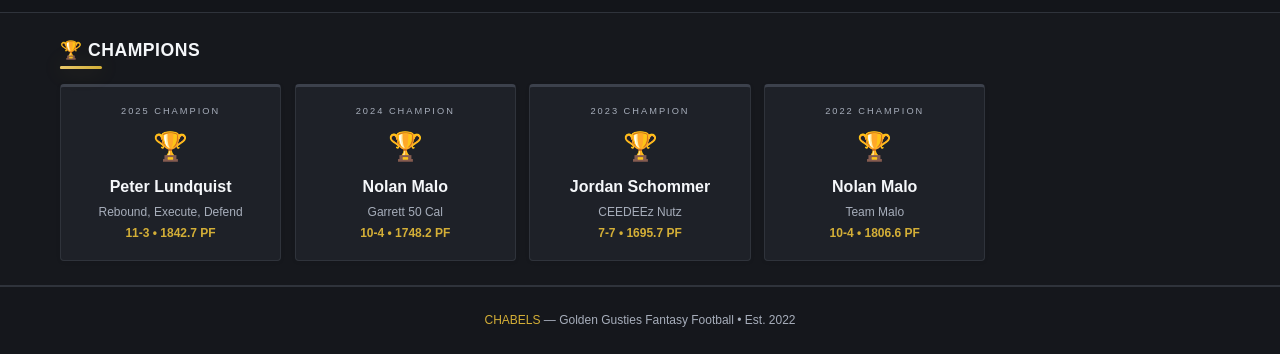
==== commit 36b38bda: "Update home.html" ====
--- a/home.html
+++ b/home.html
@@ -160,9 +160,10 @@
           var rank = i + 1;
           var rowStyle = rank === 1 ? ' style="background:#2b2410;"' : (rank === s.length ? ' style="background:#2a1b1c;"' : '');
           var numStyle = rank === s.length ? ' style="color:#ff6b70;"' : '';
+          var href = 'teams.html?owner=' + encodeURIComponent(t.guid || '');
           return '<tr' + rowStyle + '><td><span class="rank-num"' + numStyle + '>' + rank + '</span></td>' +
-            '<td style="font-weight:700;color:#f5f7fa;">' + t.owner + '</td>' +
-            '<td style="color:#a7aebb;">' + t.name + '</td>' +
+            '<td><a href="' + href + '" class="standings-link" style="font-weight:700;color:#f5f7fa;">' + t.owner + '</a></td>' +
+            '<td><a href="' + href + '" class="standings-link" style="color:#a7aebb;">' + t.name + '</a></td>' +
             '<td style="font-weight:700;">' + t.record.split('-')[0] + '</td>' +
             '<td>' + (t.record.split('-')[1] || 0) + '</td>' +
             '<td style="font-weight:700;">' + t.pf + '</td></tr>';
